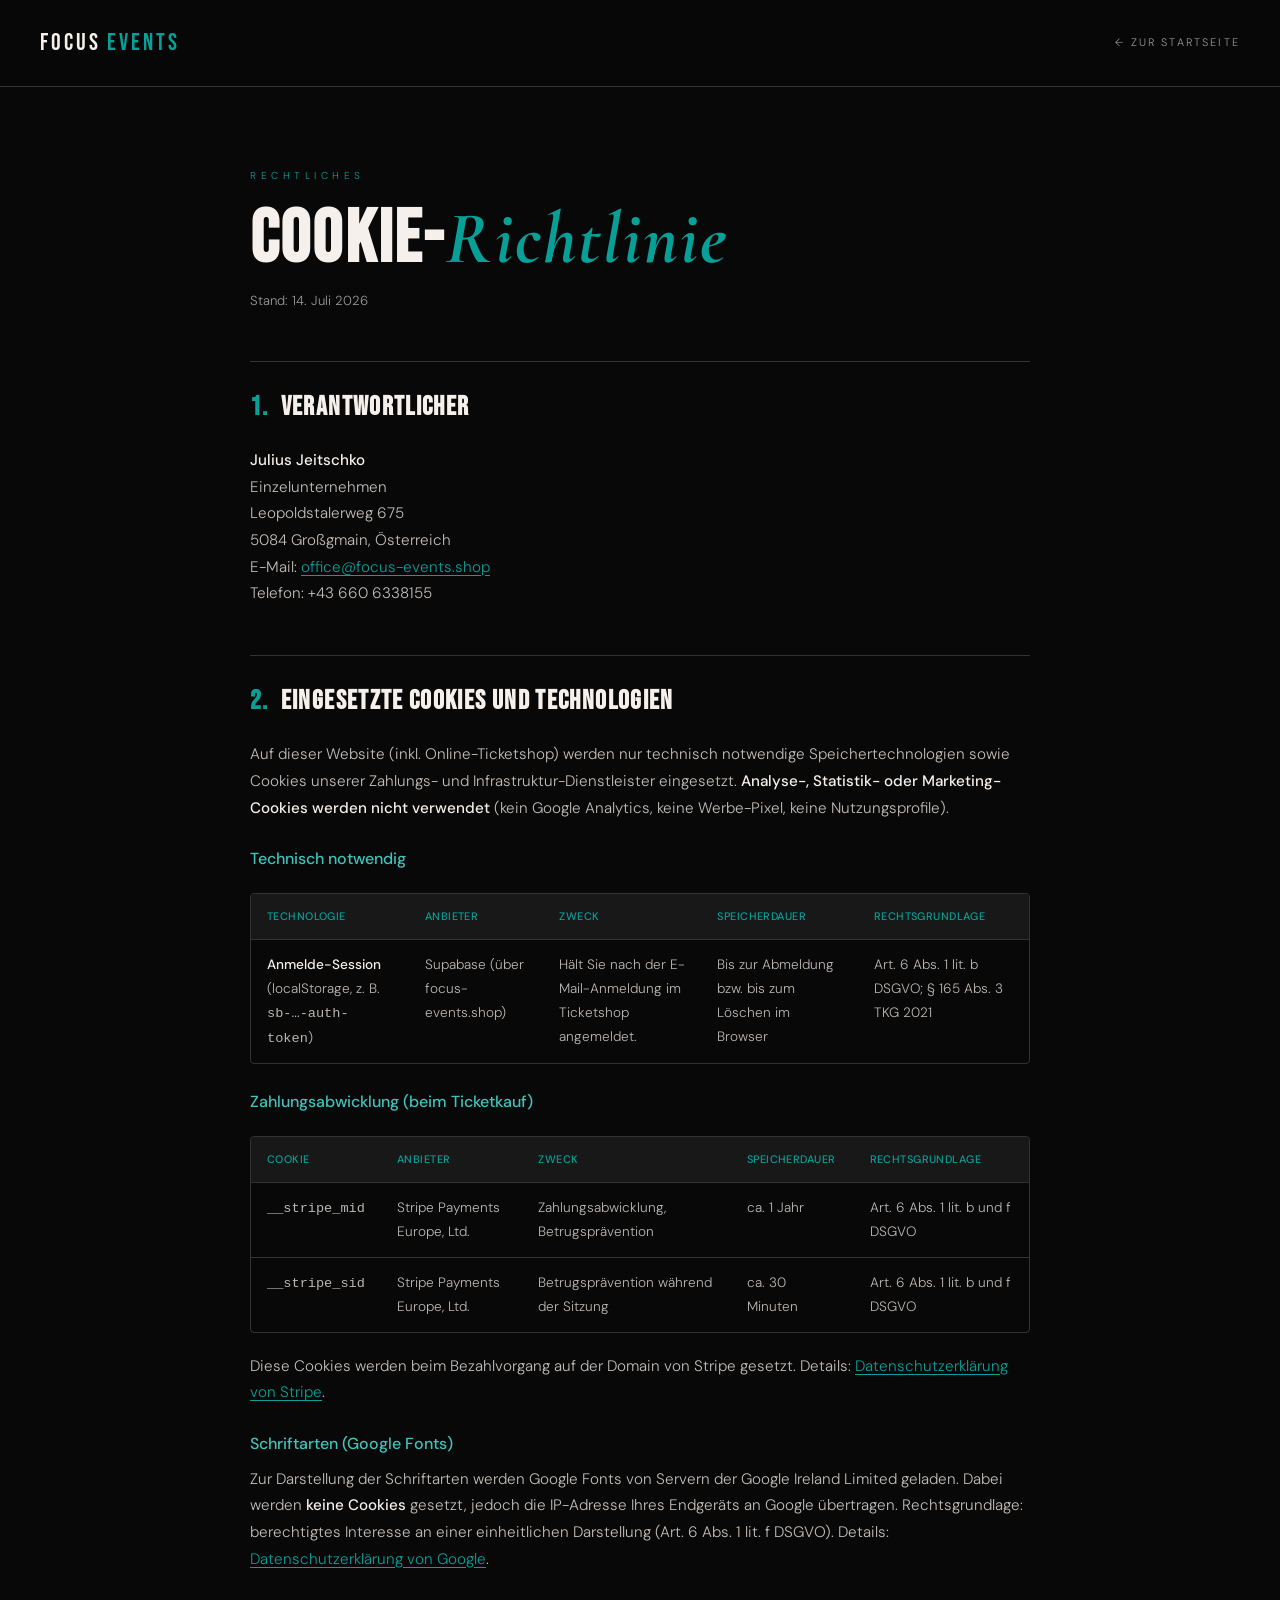
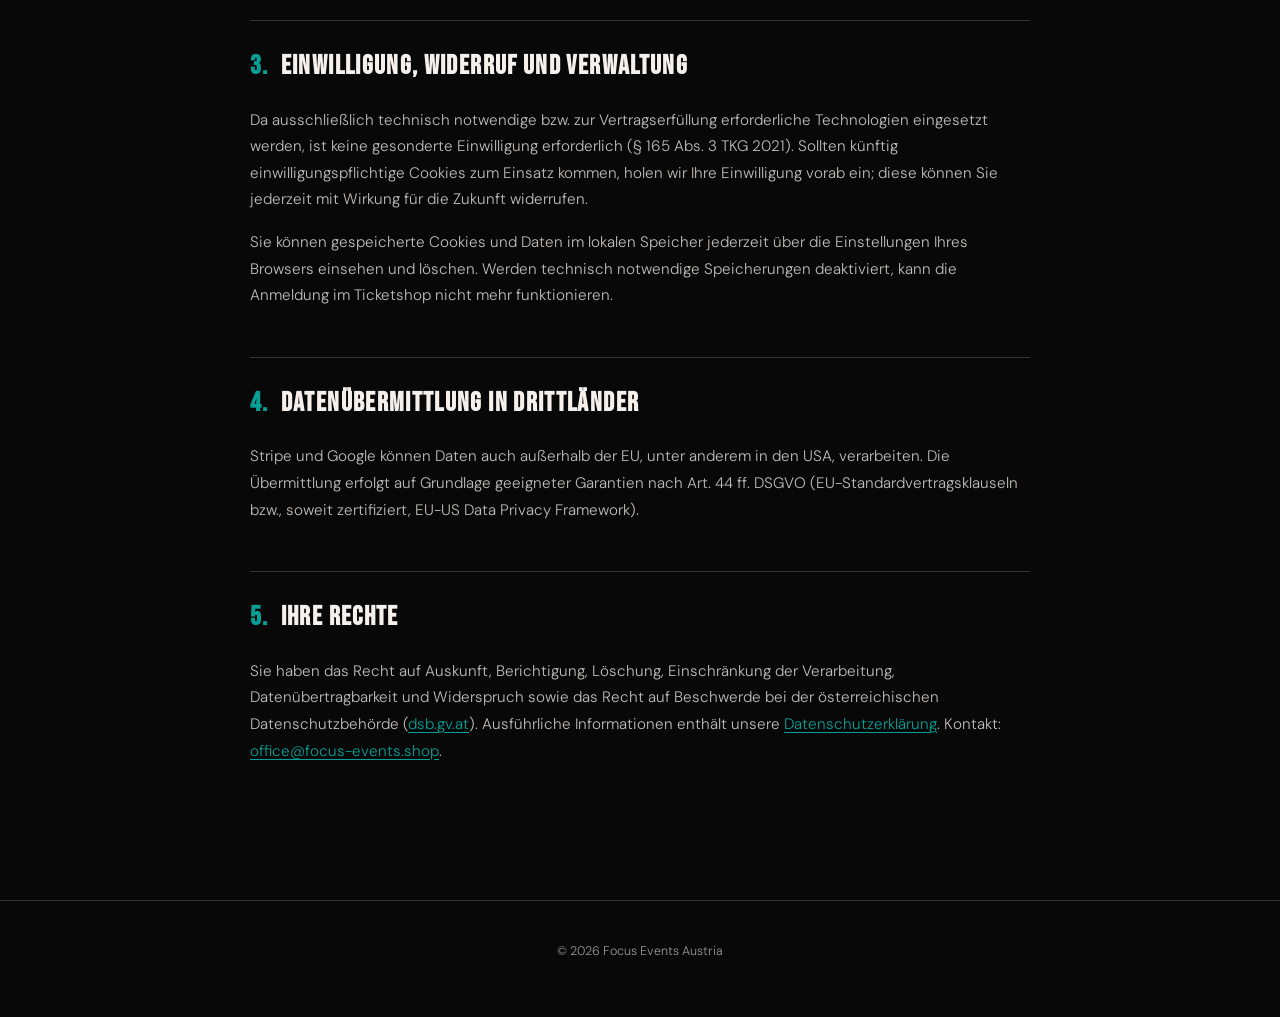
==== cookie-policy.html @ d28796df "Focus Events Ticketshop: Rebrand von CORE (Türkis, Focus-Marke), Shop als Startseite, Mandantentrenn" ====
<!DOCTYPE html>
<html lang="de">
<head>
<meta charset="UTF-8">
<meta name="viewport" content="width=device-width, initial-scale=1.0">
<title>Cookie-Richtlinie – Focus Events</title>
<meta name="robots" content="index, follow">
<link rel="preconnect" href="https://fonts.googleapis.com">
<link href="https://fonts.googleapis.com/css2?family=Cormorant+Garamond:ital,wght@0,300;0,400;0,600;1,300;1,400&family=Bebas+Neue&family=DM+Sans:ital,wght@0,300;0,400;0,500;1,300&display=swap" rel="stylesheet">
<link rel="icon" type="image/png" href="favicon.png">
<style>
  :root {
    --gold: #079f96;
    --gold-light: #3fc3ba;
    --gold-dim: rgba(7,159,150,0.15);
    --black: #080808;
    --dark: #101010;
    --dark2: #181818;
    --white: #F5F0EB;
    --gray: #999;
    --gray2: #333;
  }
  * { margin: 0; padding: 0; box-sizing: border-box; }
  body { background: var(--black); color: var(--white); font-family: 'DM Sans', sans-serif; font-weight: 300; line-height: 1.75; -webkit-font-smoothing: antialiased; }

  .doc-nav { position: sticky; top: 0; z-index: 10; display: flex; justify-content: space-between; align-items: center; padding: 22px 40px; background: rgba(8,8,8,0.9); backdrop-filter: blur(10px); border-bottom: 1px solid var(--gray2); }
  .logo { font-family: 'Bebas Neue', sans-serif; font-size: 1.5rem; letter-spacing: 0.12em; color: var(--white); text-decoration: none; }
  .logo span { color: var(--gold); }
  .back-link { font-size: 0.68rem; letter-spacing: 0.2em; text-transform: uppercase; color: var(--gray); text-decoration: none; transition: color 0.3s; }
  .back-link:hover { color: var(--gold); }

  .doc { max-width: 860px; margin: 0 auto; padding: 80px 40px 120px; }
  .doc-label { font-size: 0.63rem; letter-spacing: 0.45em; text-transform: uppercase; color: var(--gold); margin-bottom: 18px; }
  h1 { font-family: 'Bebas Neue', sans-serif; font-size: clamp(2.8rem, 7vw, 4.6rem); line-height: 0.98; letter-spacing: 0.03em; margin-bottom: 14px; }
  h1 em { font-style: italic; font-family: 'Cormorant Garamond', serif; color: var(--gold); }
  .updated { font-size: 0.82rem; color: var(--gray); margin-bottom: 40px; }

  h2 { font-family: 'Bebas Neue', sans-serif; font-size: 1.7rem; letter-spacing: 0.05em; color: var(--white); margin: 48px 0 16px; padding-top: 22px; border-top: 1px solid var(--gray2); }
  h2 .n { color: var(--gold); margin-right: 12px; }
  h3 { font-size: 1rem; font-weight: 500; color: var(--gold-light); margin: 24px 0 8px; }
  p { font-size: 0.95rem; color: rgba(245,240,235,0.78); margin-bottom: 16px; }
  a { color: var(--gold); text-decoration: underline; text-underline-offset: 3px; }
  a:hover { color: var(--gold-light); }
  ul { margin: 0 0 18px 22px; }
  li { font-size: 0.95rem; color: rgba(245,240,235,0.78); margin-bottom: 8px; }
  strong { color: var(--white); font-weight: 500; }

  .ph { display: inline-block; background: var(--gold-dim); color: var(--gold-light); border: 1px dashed var(--gold); border-radius: 3px; padding: 1px 8px; font-weight: 500; font-size: 0.9em; }

  .table-wrap { overflow-x: auto; margin: 20px 0; border: 1px solid var(--gray2); border-radius: 4px; }
  table { width: 100%; border-collapse: collapse; min-width: 640px; }
  th, td { text-align: left; padding: 13px 16px; font-size: 0.85rem; border-bottom: 1px solid var(--gray2); vertical-align: top; }
  th { background: var(--dark2); color: var(--gold); font-weight: 500; letter-spacing: 0.04em; text-transform: uppercase; font-size: 0.68rem; }
  td { color: rgba(245,240,235,0.75); }
  tr:last-child td { border-bottom: none; }
  td strong { color: var(--white); }

  footer { border-top: 1px solid var(--gray2); padding: 40px; text-align: center; }
  footer p { font-size: 0.78rem; color: var(--gray); }

  @media (max-width: 640px) {
    .doc-nav { padding: 18px 22px; }
    .doc { padding: 56px 22px 90px; }
  }
</style>
</head>
<body>

<nav class="doc-nav">
  <a href="/" class="logo">FOCUS <span>EVENTS</span></a>
  <a href="/" class="back-link">← Zur Startseite</a>
</nav>

<main class="doc">
  <div class="doc-label">Rechtliches</div>
  <h1>Cookie-<em>Richtlinie</em></h1>
  <p class="updated">Stand: 14. Juli 2026</p>

  <h2><span class="n">1.</span>Verantwortlicher</h2>
  <p>
    <strong>Julius Jeitschko</strong><br>
    Einzelunternehmen<br>
    Leopoldstalerweg 675<br>
    5084 Großgmain, Österreich<br>
    E-Mail: <a href="mailto:office@focus-events.shop">office@focus-events.shop</a><br>
    Telefon: +43 660 6338155
  </p>

  <h2><span class="n">2.</span>Eingesetzte Cookies und Technologien</h2>
  <p>Auf dieser Website (inkl. Online-Ticketshop) werden nur technisch notwendige Speichertechnologien sowie Cookies unserer Zahlungs- und Infrastruktur-Dienstleister eingesetzt. <strong>Analyse-, Statistik- oder Marketing-Cookies werden nicht verwendet</strong> (kein Google Analytics, keine Werbe-Pixel, keine Nutzungsprofile).</p>

  <h3>Technisch notwendig</h3>
  <div class="table-wrap">
    <table>
      <thead><tr><th>Technologie</th><th>Anbieter</th><th>Zweck</th><th>Speicherdauer</th><th>Rechtsgrundlage</th></tr></thead>
      <tbody>
        <tr>
          <td><strong>Anmelde-Session</strong> (localStorage, z. B. <code>sb-…-auth-token</code>)</td>
          <td>Supabase (über focus-events.shop)</td>
          <td>Hält Sie nach der E-Mail-Anmeldung im Ticketshop angemeldet.</td>
          <td>Bis zur Abmeldung bzw. bis zum Löschen im Browser</td>
          <td>Art. 6 Abs. 1 lit. b DSGVO; § 165 Abs. 3 TKG 2021</td>
        </tr>
      </tbody>
    </table>
  </div>

  <h3>Zahlungsabwicklung (beim Ticketkauf)</h3>
  <div class="table-wrap">
    <table>
      <thead><tr><th>Cookie</th><th>Anbieter</th><th>Zweck</th><th>Speicherdauer</th><th>Rechtsgrundlage</th></tr></thead>
      <tbody>
        <tr><td><code>__stripe_mid</code></td><td>Stripe Payments Europe, Ltd.</td><td>Zahlungsabwicklung, Betrugsprävention</td><td>ca. 1 Jahr</td><td>Art. 6 Abs. 1 lit. b und f DSGVO</td></tr>
        <tr><td><code>__stripe_sid</code></td><td>Stripe Payments Europe, Ltd.</td><td>Betrugsprävention während der Sitzung</td><td>ca. 30 Minuten</td><td>Art. 6 Abs. 1 lit. b und f DSGVO</td></tr>
      </tbody>
    </table>
  </div>
  <p>Diese Cookies werden beim Bezahlvorgang auf der Domain von Stripe gesetzt. Details: <a href="https://stripe.com/at/privacy" target="_blank" rel="noopener">Datenschutzerklärung von Stripe</a>.</p>

  <h3>Schriftarten (Google Fonts)</h3>
  <p>Zur Darstellung der Schriftarten werden Google Fonts von Servern der Google Ireland Limited geladen. Dabei werden <strong>keine Cookies</strong> gesetzt, jedoch die IP-Adresse Ihres Endgeräts an Google übertragen. Rechtsgrundlage: berechtigtes Interesse an einer einheitlichen Darstellung (Art. 6 Abs. 1 lit. f DSGVO). Details: <a href="https://policies.google.com/privacy" target="_blank" rel="noopener">Datenschutzerklärung von Google</a>.</p>

  <h2><span class="n">3.</span>Einwilligung, Widerruf und Verwaltung</h2>
  <p>Da ausschließlich technisch notwendige bzw. zur Vertragserfüllung erforderliche Technologien eingesetzt werden, ist keine gesonderte Einwilligung erforderlich (§ 165 Abs. 3 TKG 2021). Sollten künftig einwilligungspflichtige Cookies zum Einsatz kommen, holen wir Ihre Einwilligung vorab ein; diese können Sie jederzeit mit Wirkung für die Zukunft widerrufen.</p>
  <p>Sie können gespeicherte Cookies und Daten im lokalen Speicher jederzeit über die Einstellungen Ihres Browsers einsehen und löschen. Werden technisch notwendige Speicherungen deaktiviert, kann die Anmeldung im Ticketshop nicht mehr funktionieren.</p>

  <h2><span class="n">4.</span>Datenübermittlung in Drittländer</h2>
  <p>Stripe und Google können Daten auch außerhalb der EU, unter anderem in den USA, verarbeiten. Die Übermittlung erfolgt auf Grundlage geeigneter Garantien nach Art. 44 ff. DSGVO (EU-Standardvertragsklauseln bzw., soweit zertifiziert, EU-US Data Privacy Framework).</p>

  <h2><span class="n">5.</span>Ihre Rechte</h2>
  <p>Sie haben das Recht auf Auskunft, Berichtigung, Löschung, Einschränkung der Verarbeitung, Datenübertragbarkeit und Widerspruch sowie das Recht auf Beschwerde bei der österreichischen Datenschutzbehörde (<a href="https://www.dsb.gv.at" target="_blank" rel="noopener">dsb.gv.at</a>). Ausführliche Informationen enthält unsere <a href="datenschutz.html">Datenschutzerklärung</a>. Kontakt: <a href="mailto:office@focus-events.shop">office@focus-events.shop</a>.</p>
</main>

<footer>
  <p>© 2026 Focus Events Austria</p>
</footer>

</body>
</html>
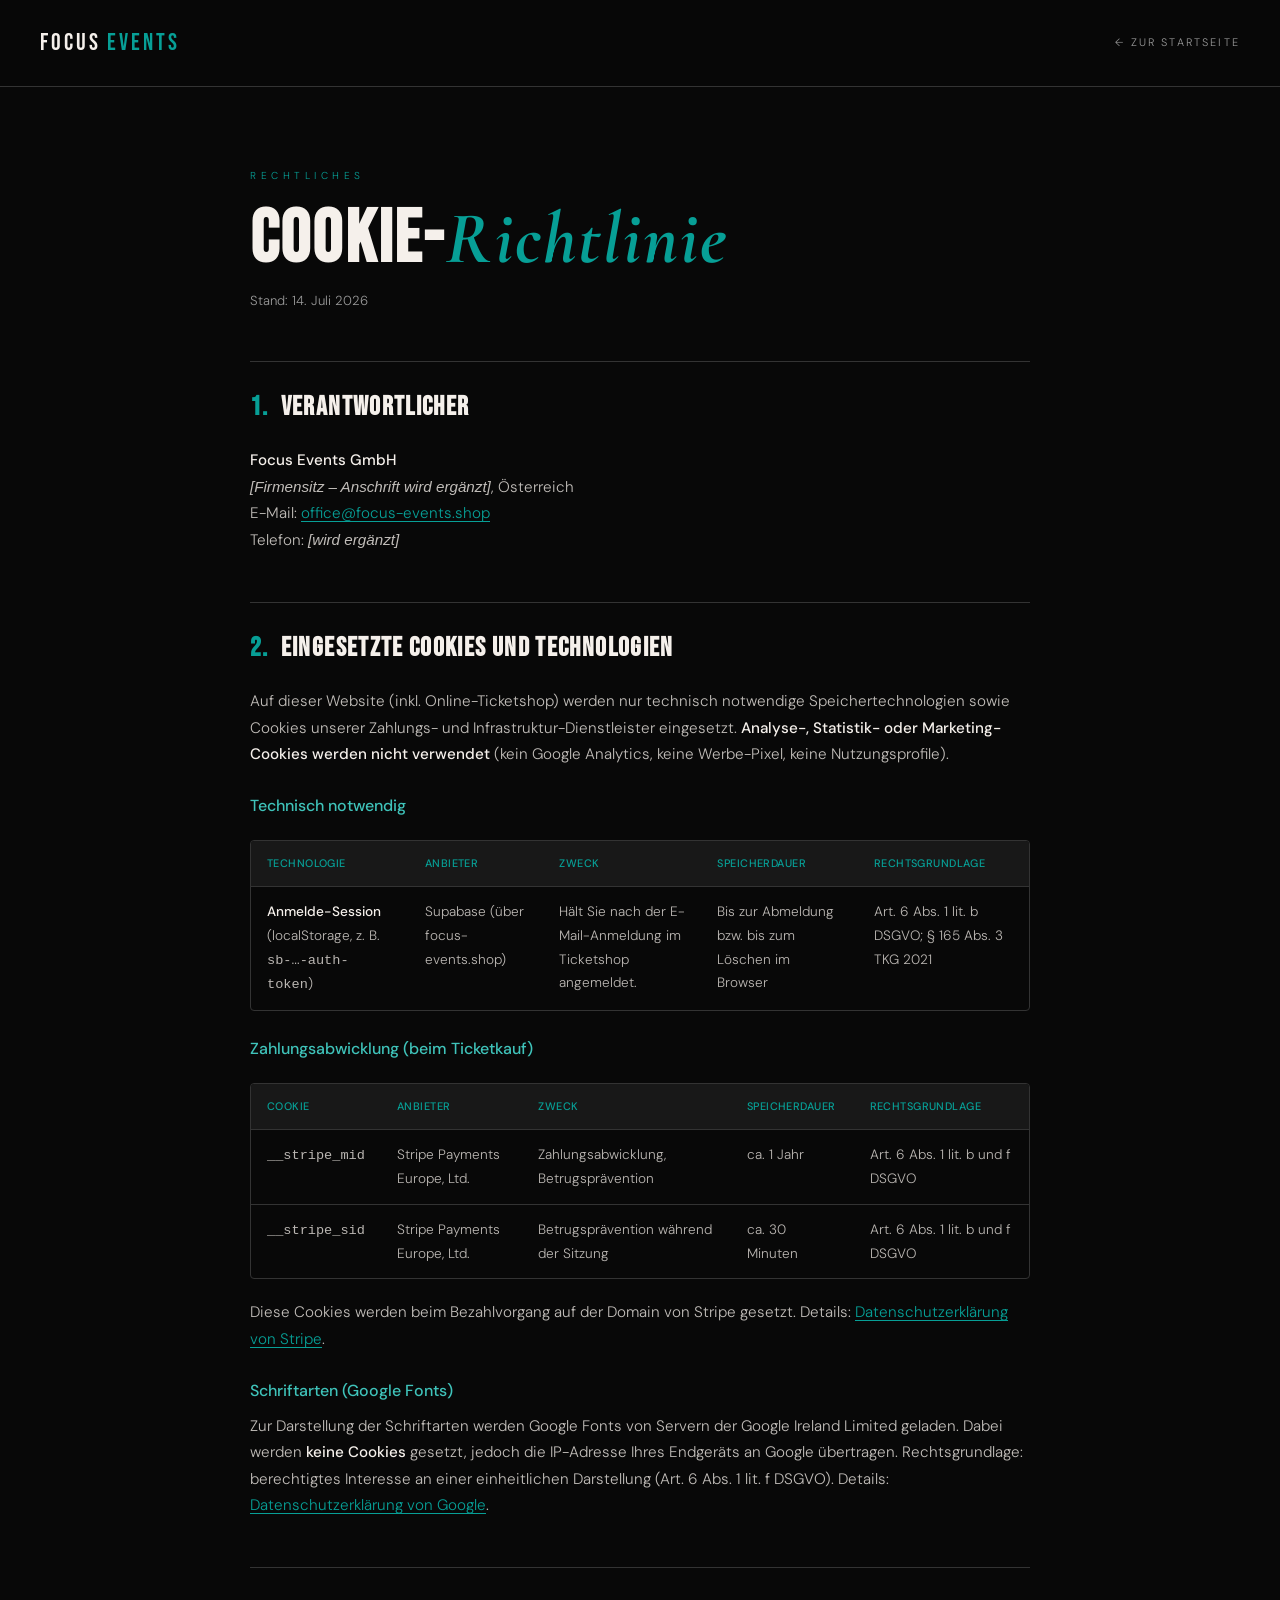
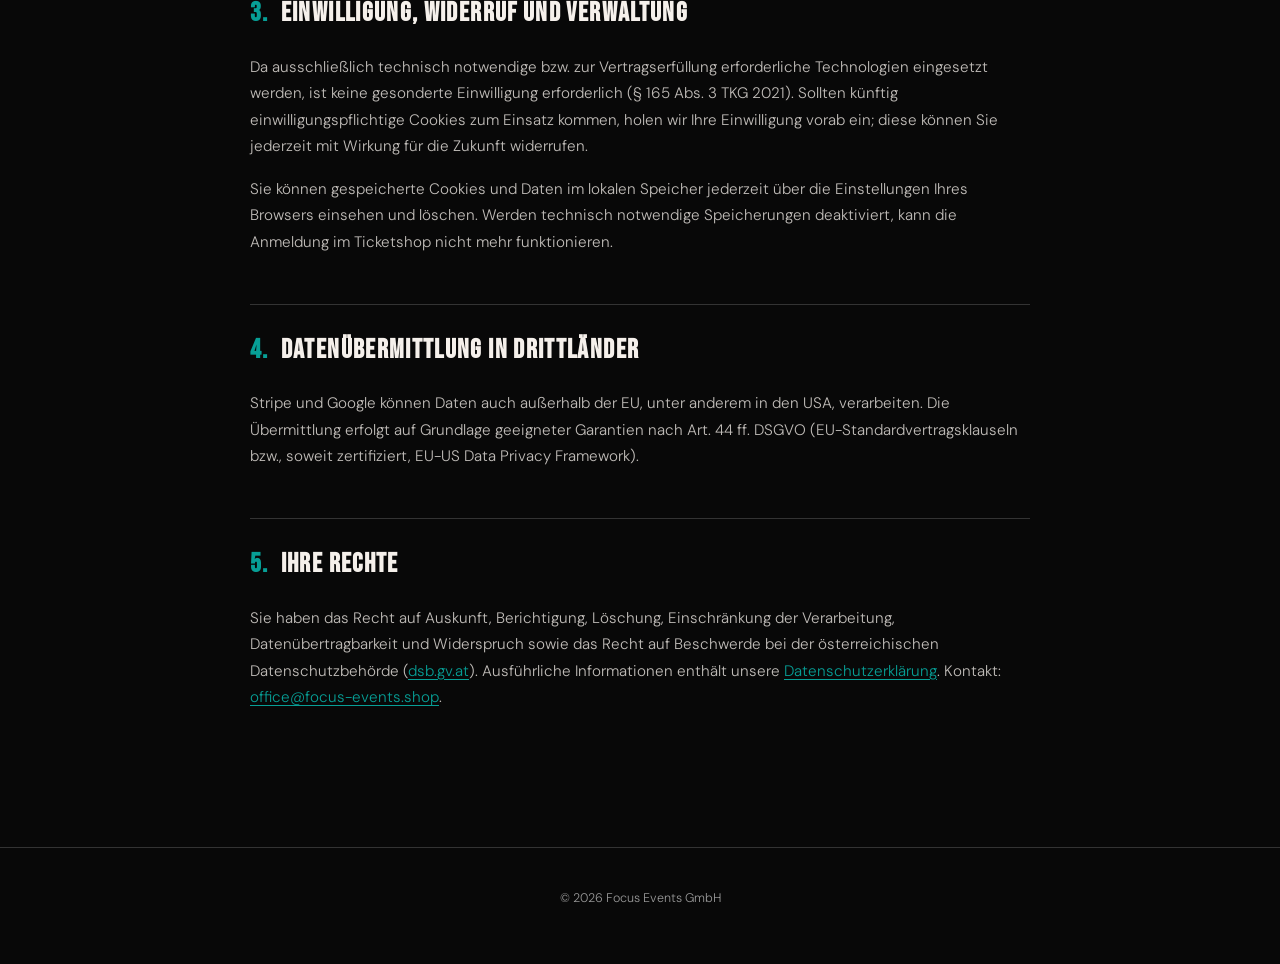
==== commit fe88ea01: "Rechtstexte auf Focus Events GmbH umgestellt (Platzhalter für noch fehlende Firmendaten) Co-Authored" ====
--- a/cookie-policy.html
+++ b/cookie-policy.html
@@ -78,12 +78,10 @@
 
   <h2><span class="n">1.</span>Verantwortlicher</h2>
   <p>
-    <strong>Julius Jeitschko</strong><br>
-    Einzelunternehmen<br>
-    Leopoldstalerweg 675<br>
-    5084 Großgmain, Österreich<br>
+    <strong>Focus Events GmbH</strong><br>
+    <em>[Firmensitz &ndash; Anschrift wird ergänzt]</em>, Österreich<br>
     E-Mail: <a href="mailto:office@focus-events.shop">office@focus-events.shop</a><br>
-    Telefon: +43 660 6338155
+    Telefon: <em>[wird ergänzt]</em>
   </p>
 
   <h2><span class="n">2.</span>Eingesetzte Cookies und Technologien</h2>
@@ -132,7 +130,7 @@
 </main>
 
 <footer>
-  <p>© 2026 Focus Events Austria</p>
+  <p>© 2026 Focus Events GmbH</p>
 </footer>
 
 </body>
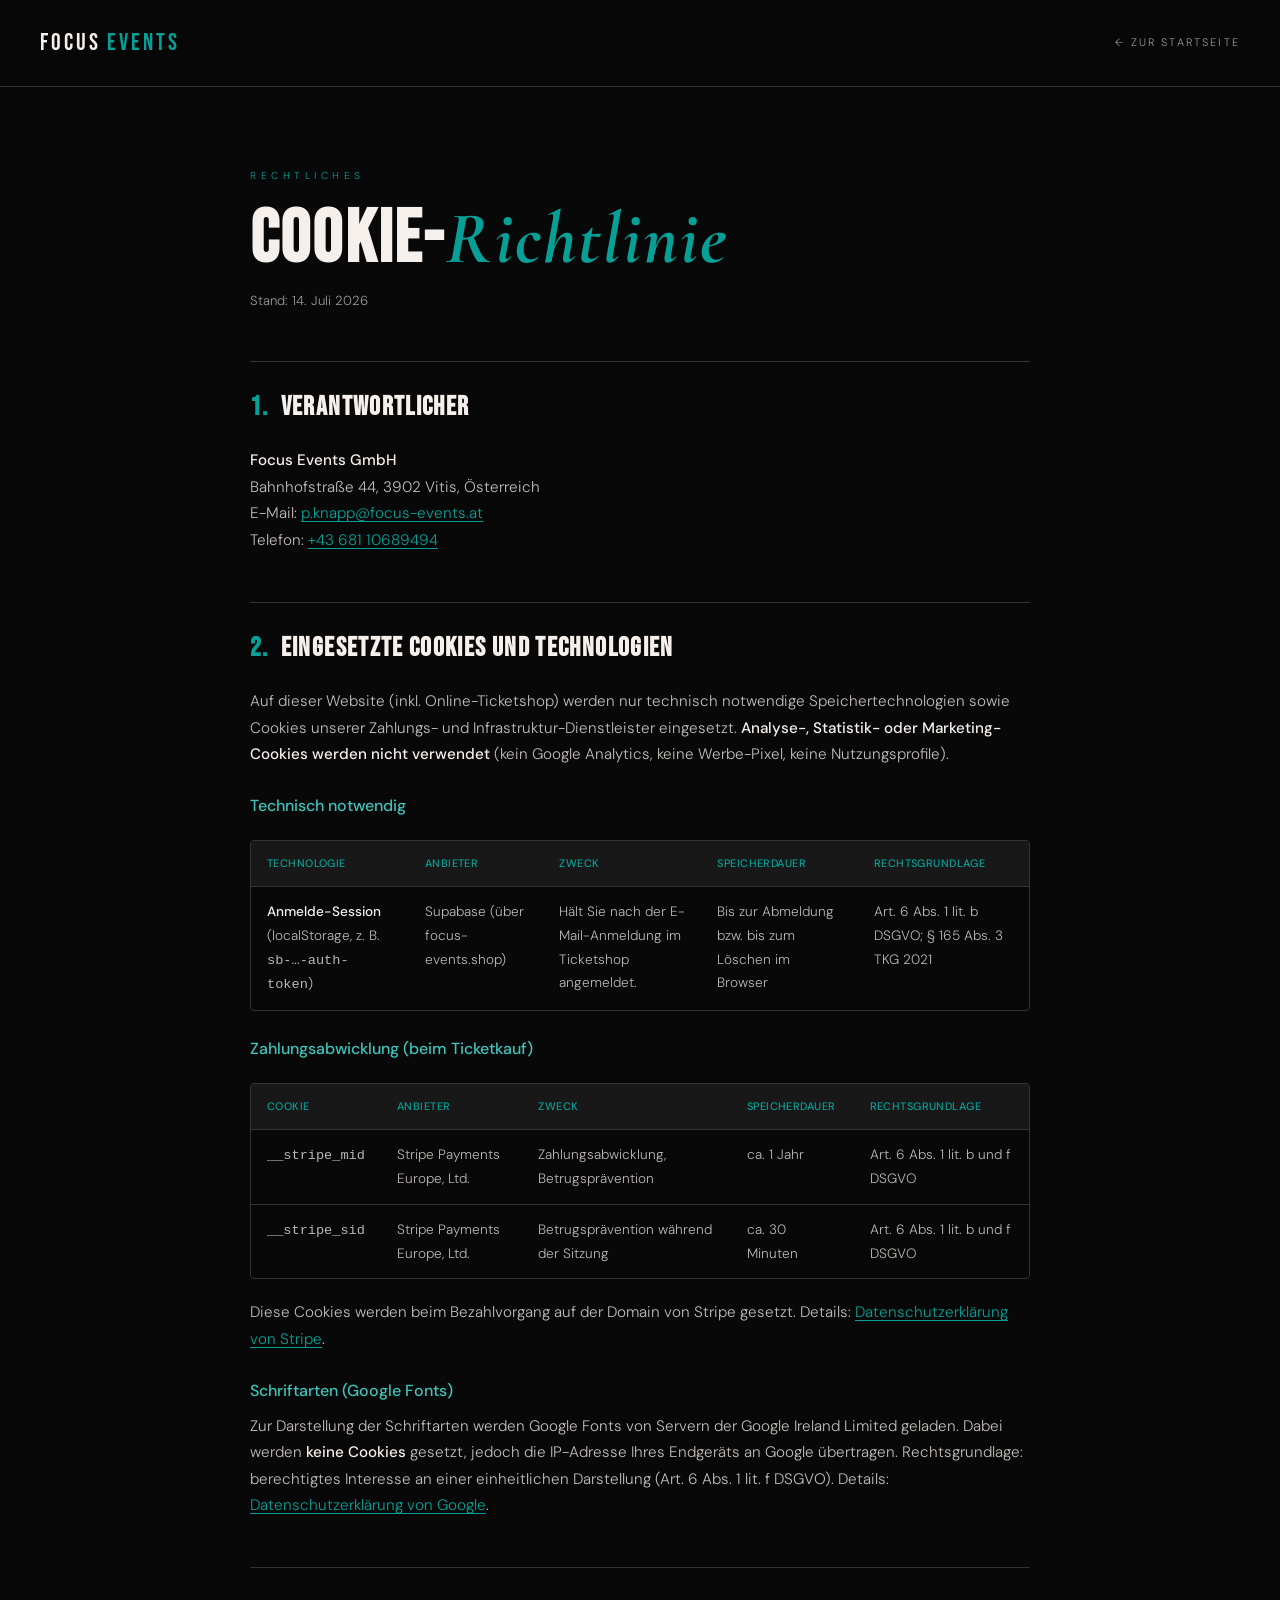
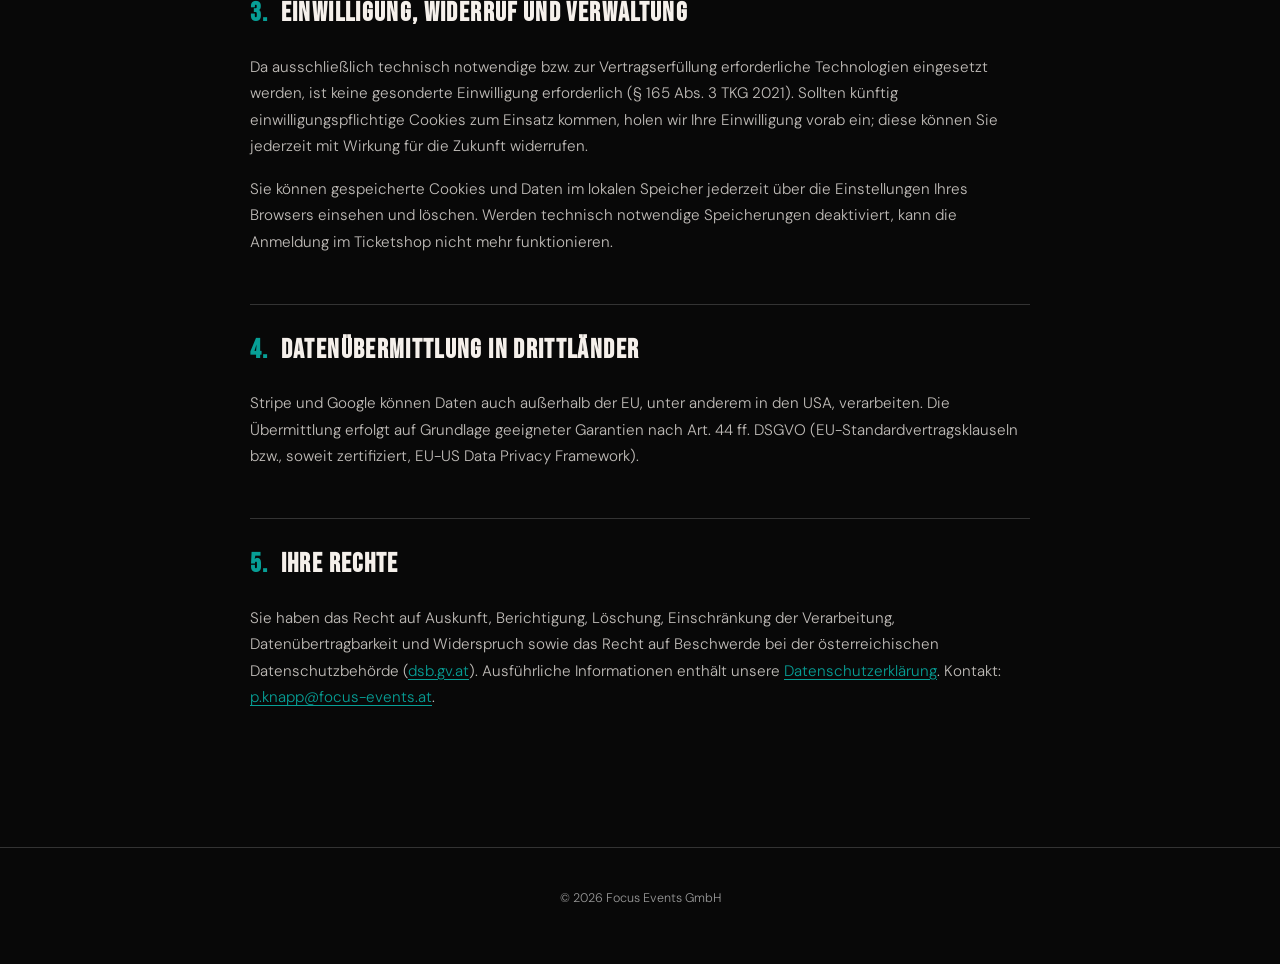
==== commit 0be28042: "VIP: kein Doppelkauf bei vorhandenem Ticket; Home-Button ans Ende; vollstaendiges Impressum/Datensch" ====
--- a/cookie-policy.html
+++ b/cookie-policy.html
@@ -79,9 +79,9 @@
   <h2><span class="n">1.</span>Verantwortlicher</h2>
   <p>
     <strong>Focus Events GmbH</strong><br>
-    <em>[Firmensitz &ndash; Anschrift wird ergänzt]</em>, Österreich<br>
-    E-Mail: <a href="mailto:office@focus-events.shop">office@focus-events.shop</a><br>
-    Telefon: <em>[wird ergänzt]</em>
+    Bahnhofstraße 44, 3902 Vitis, Österreich<br>
+    E-Mail: <a href="mailto:p.knapp@focus-events.at">p.knapp@focus-events.at</a><br>
+    Telefon: <a href="tel:+4368110689494">+43 681 10689494</a>
   </p>
 
   <h2><span class="n">2.</span>Eingesetzte Cookies und Technologien</h2>
@@ -126,7 +126,7 @@
   <p>Stripe und Google können Daten auch außerhalb der EU, unter anderem in den USA, verarbeiten. Die Übermittlung erfolgt auf Grundlage geeigneter Garantien nach Art. 44 ff. DSGVO (EU-Standardvertragsklauseln bzw., soweit zertifiziert, EU-US Data Privacy Framework).</p>
 
   <h2><span class="n">5.</span>Ihre Rechte</h2>
-  <p>Sie haben das Recht auf Auskunft, Berichtigung, Löschung, Einschränkung der Verarbeitung, Datenübertragbarkeit und Widerspruch sowie das Recht auf Beschwerde bei der österreichischen Datenschutzbehörde (<a href="https://www.dsb.gv.at" target="_blank" rel="noopener">dsb.gv.at</a>). Ausführliche Informationen enthält unsere <a href="datenschutz.html">Datenschutzerklärung</a>. Kontakt: <a href="mailto:office@focus-events.shop">office@focus-events.shop</a>.</p>
+  <p>Sie haben das Recht auf Auskunft, Berichtigung, Löschung, Einschränkung der Verarbeitung, Datenübertragbarkeit und Widerspruch sowie das Recht auf Beschwerde bei der österreichischen Datenschutzbehörde (<a href="https://www.dsb.gv.at" target="_blank" rel="noopener">dsb.gv.at</a>). Ausführliche Informationen enthält unsere <a href="datenschutz.html">Datenschutzerklärung</a>. Kontakt: <a href="mailto:p.knapp@focus-events.at">p.knapp@focus-events.at</a>.</p>
 </main>
 
 <footer>
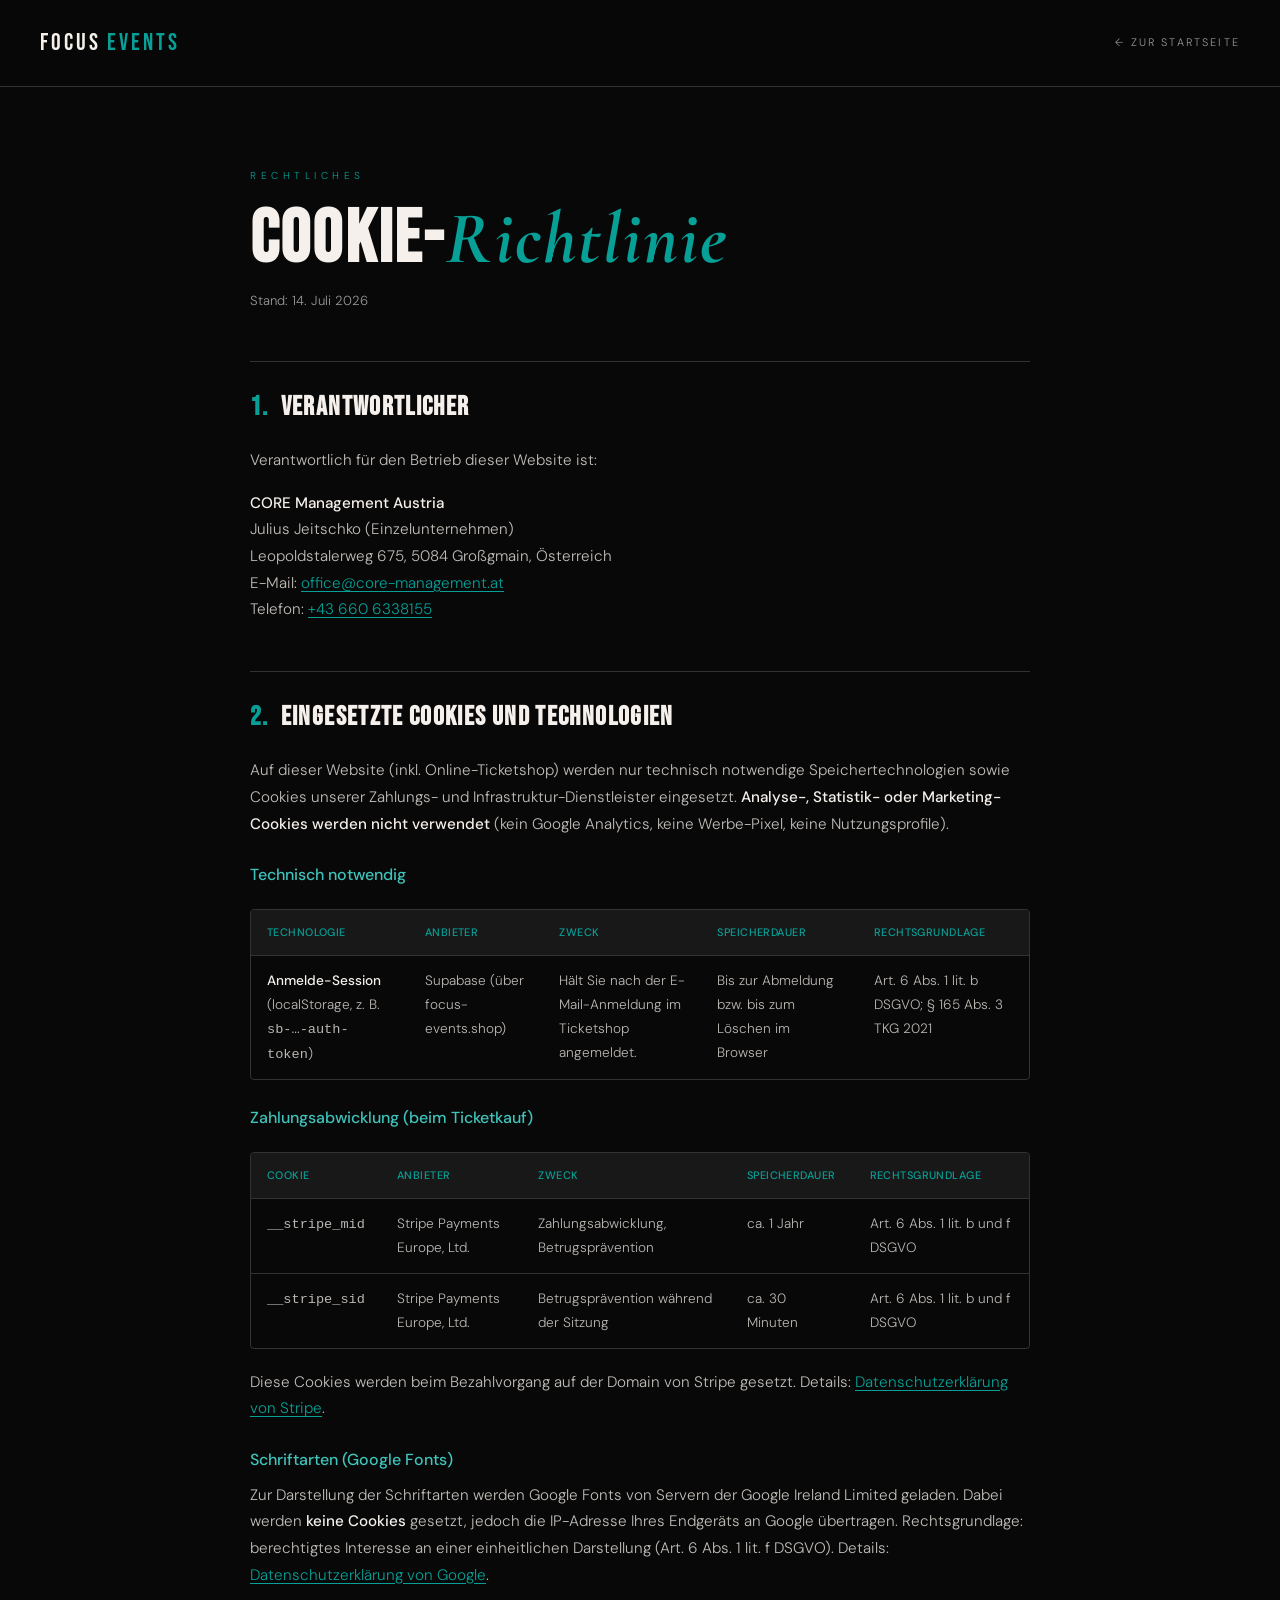
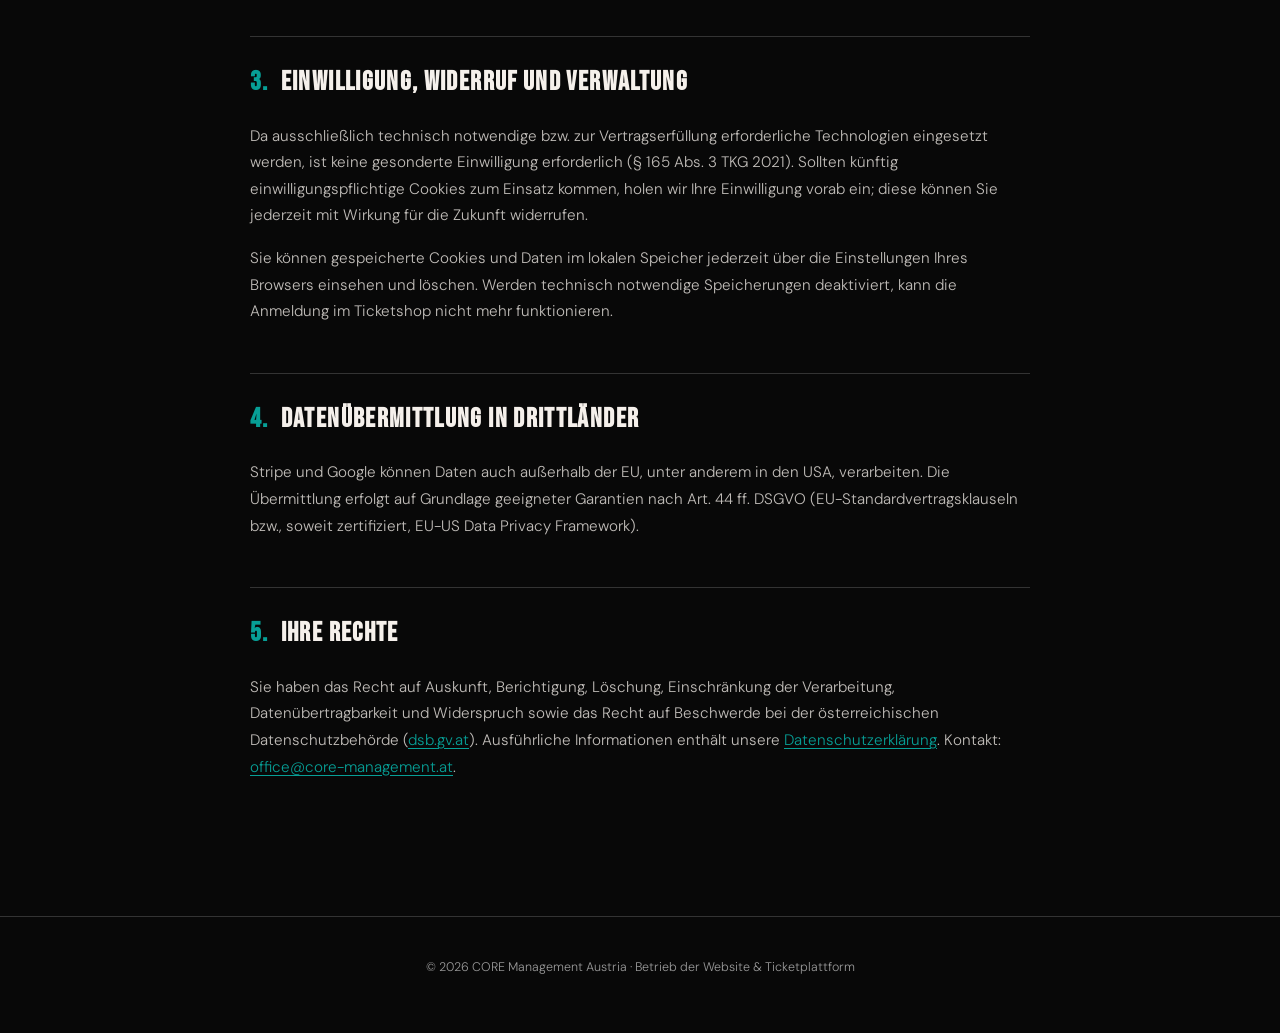
==== commit 311b5943: "Rechtstexte: CORE Management Austria als verantwortlicher Website-Betreiber (Focus nur als Veranstal" ====
--- a/cookie-policy.html
+++ b/cookie-policy.html
@@ -77,11 +77,13 @@
   <p class="updated">Stand: 14. Juli 2026</p>
 
   <h2><span class="n">1.</span>Verantwortlicher</h2>
+  <p>Verantwortlich für den Betrieb dieser Website ist:</p>
   <p>
-    <strong>Focus Events GmbH</strong><br>
-    Bahnhofstraße 44, 3902 Vitis, Österreich<br>
-    E-Mail: <a href="mailto:p.knapp@focus-events.at">p.knapp@focus-events.at</a><br>
-    Telefon: <a href="tel:+4368110689494">+43 681 10689494</a>
+    <strong>CORE Management Austria</strong><br>
+    Julius Jeitschko (Einzelunternehmen)<br>
+    Leopoldstalerweg 675, 5084 Großgmain, Österreich<br>
+    E-Mail: <a href="mailto:office@core-management.at">office@core-management.at</a><br>
+    Telefon: <a href="tel:+436606338155">+43 660 6338155</a>
   </p>
 
   <h2><span class="n">2.</span>Eingesetzte Cookies und Technologien</h2>
@@ -126,11 +128,11 @@
   <p>Stripe und Google können Daten auch außerhalb der EU, unter anderem in den USA, verarbeiten. Die Übermittlung erfolgt auf Grundlage geeigneter Garantien nach Art. 44 ff. DSGVO (EU-Standardvertragsklauseln bzw., soweit zertifiziert, EU-US Data Privacy Framework).</p>
 
   <h2><span class="n">5.</span>Ihre Rechte</h2>
-  <p>Sie haben das Recht auf Auskunft, Berichtigung, Löschung, Einschränkung der Verarbeitung, Datenübertragbarkeit und Widerspruch sowie das Recht auf Beschwerde bei der österreichischen Datenschutzbehörde (<a href="https://www.dsb.gv.at" target="_blank" rel="noopener">dsb.gv.at</a>). Ausführliche Informationen enthält unsere <a href="datenschutz.html">Datenschutzerklärung</a>. Kontakt: <a href="mailto:p.knapp@focus-events.at">p.knapp@focus-events.at</a>.</p>
+  <p>Sie haben das Recht auf Auskunft, Berichtigung, Löschung, Einschränkung der Verarbeitung, Datenübertragbarkeit und Widerspruch sowie das Recht auf Beschwerde bei der österreichischen Datenschutzbehörde (<a href="https://www.dsb.gv.at" target="_blank" rel="noopener">dsb.gv.at</a>). Ausführliche Informationen enthält unsere <a href="datenschutz.html">Datenschutzerklärung</a>. Kontakt: <a href="mailto:office@core-management.at">office@core-management.at</a>.</p>
 </main>
 
 <footer>
-  <p>© 2026 Focus Events GmbH</p>
+  <p>© 2026 CORE Management Austria · Betrieb der Website &amp; Ticketplattform</p>
 </footer>
 
 </body>
